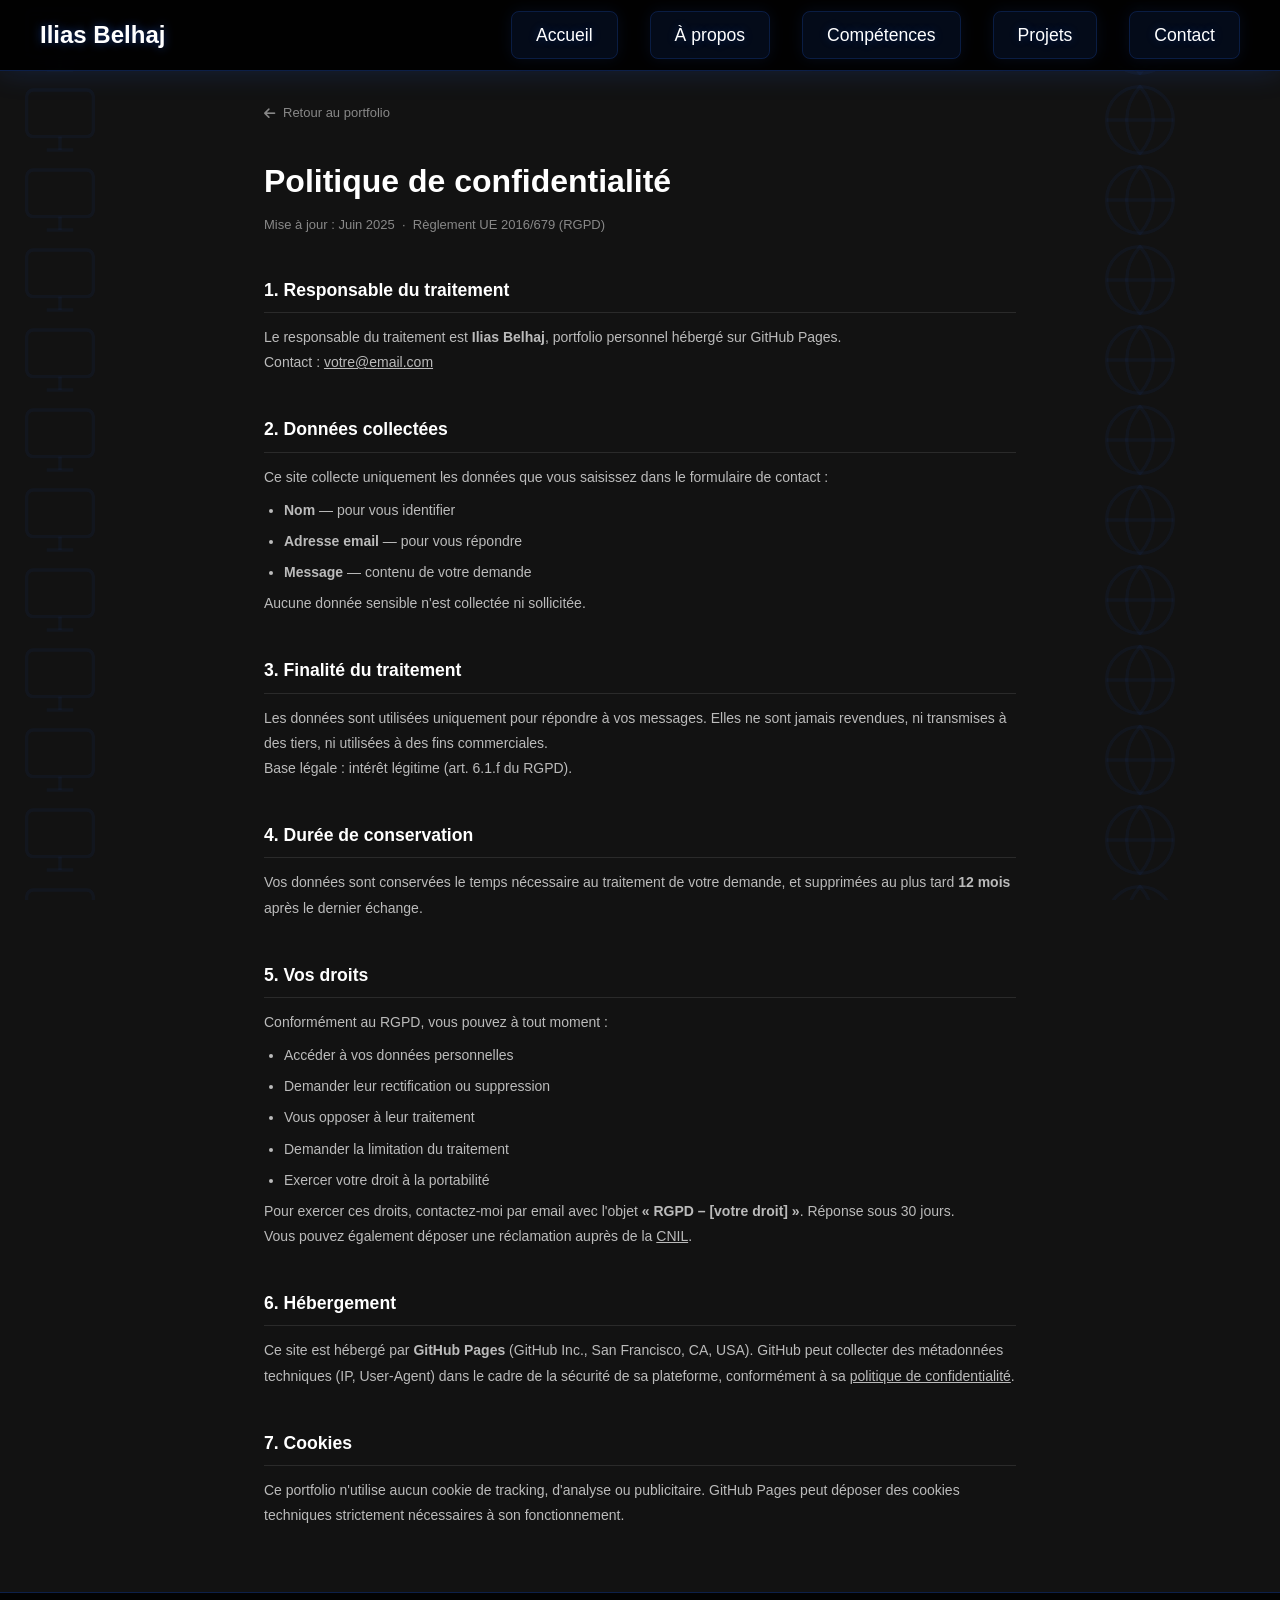
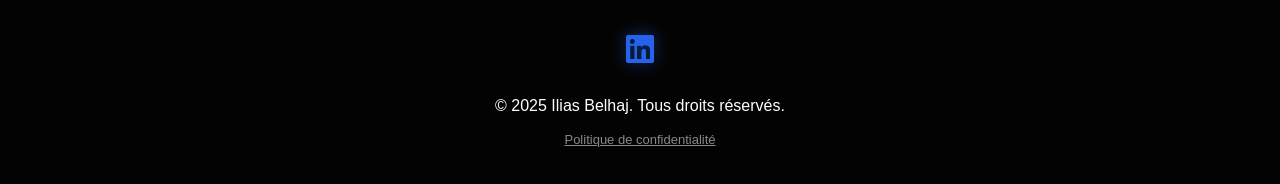
==== rgpd.html @ d89fa343 "Add RGPD privacy policy page" ====
<!DOCTYPE html>
<html lang="fr">
<head>
    <meta charset="UTF-8">
    <meta name="viewport" content="width=device-width, initial-scale=1.0">
    <title>Politique de confidentialité — Ilias Belhaj</title>
    <link rel="stylesheet" href="styles.css">
    <link rel="stylesheet" href="https://cdnjs.cloudflare.com/ajax/libs/font-awesome/6.0.0/css/all.min.css">
    <style>
        .rgpd-container {
            max-width: 800px;
            margin: 100px auto 60px;
            padding: 0 24px;
        }
        .rgpd-container h1 {
            font-size: 2rem;
            margin-bottom: 8px;
        }
        .rgpd-meta {
            font-size: 13px;
            color: #888;
            margin-bottom: 40px;
        }
        .rgpd-section {
            margin-bottom: 40px;
        }
        .rgpd-section h2 {
            font-size: 1.1rem;
            margin-bottom: 12px;
            padding-bottom: 8px;
            border-bottom: 1px solid rgba(255,255,255,0.1);
        }
        .rgpd-section p,
        .rgpd-section li {
            font-size: 14px;
            line-height: 1.8;
            color: #bbb;
        }
        .rgpd-section ul {
            padding-left: 20px;
            margin-top: 8px;
        }
        .rgpd-section ul li {
            margin-bottom: 6px;
        }
        .rgpd-back {
            display: inline-flex;
            align-items: center;
            gap: 8px;
            font-size: 13px;
            color: #888;
            text-decoration: none;
            margin-bottom: 32px;
            transition: color 0.2s;
        }
        .rgpd-back:hover { color: #fff; }
    </style>
</head>
<body>

    <nav class="navbar">
        <div class="nav-content">
            <div class="logo">Ilias Belhaj</div>
            <div class="hamburger">
                <span></span><span></span><span></span>
            </div>
            <ul class="nav-links">
                <li><a href="index.html#home">Accueil</a></li>
                <li><a href="index.html#about">À propos</a></li>
                <li><a href="index.html#skills">Compétences</a></li>
                <li><a href="index.html#projects">Projets</a></li>
                <li><a href="index.html#contact">Contact</a></li>
            </ul>
        </div>
    </nav>

    <div class="rgpd-container">

        <a href="index.html" class="rgpd-back">
            <i class="fas fa-arrow-left"></i> Retour au portfolio
        </a>

        <h1>Politique de confidentialité</h1>
        <p class="rgpd-meta">Mise à jour : Juin 2025 &nbsp;·&nbsp; Règlement UE 2016/679 (RGPD)</p>

        <div class="rgpd-section">
            <h2>1. Responsable du traitement</h2>
            <p>Le responsable du traitement est <strong>Ilias Belhaj</strong>, portfolio personnel hébergé sur GitHub Pages.<br>
            Contact : <a href="mailto:votre@email.com" style="color:inherit;">votre@email.com</a></p>
        </div>

        <div class="rgpd-section">
            <h2>2. Données collectées</h2>
            <p>Ce site collecte uniquement les données que vous saisissez dans le formulaire de contact :</p>
            <ul>
                <li><strong>Nom</strong> — pour vous identifier</li>
                <li><strong>Adresse email</strong> — pour vous répondre</li>
                <li><strong>Message</strong> — contenu de votre demande</li>
            </ul>
            <p>Aucune donnée sensible n'est collectée ni sollicitée.</p>
        </div>

        <div class="rgpd-section">
            <h2>3. Finalité du traitement</h2>
            <p>Les données sont utilisées uniquement pour répondre à vos messages. Elles ne sont jamais revendues, ni transmises à des tiers, ni utilisées à des fins commerciales.</p>
            <p>Base légale : intérêt légitime (art. 6.1.f du RGPD).</p>
        </div>

        <div class="rgpd-section">
            <h2>4. Durée de conservation</h2>
            <p>Vos données sont conservées le temps nécessaire au traitement de votre demande, et supprimées au plus tard <strong>12 mois</strong> après le dernier échange.</p>
        </div>

        <div class="rgpd-section">
            <h2>5. Vos droits</h2>
            <p>Conformément au RGPD, vous pouvez à tout moment :</p>
            <ul>
                <li>Accéder à vos données personnelles</li>
                <li>Demander leur rectification ou suppression</li>
                <li>Vous opposer à leur traitement</li>
                <li>Demander la limitation du traitement</li>
                <li>Exercer votre droit à la portabilité</li>
            </ul>
            <p>Pour exercer ces droits, contactez-moi par email avec l'objet <strong>« RGPD – [votre droit] »</strong>. Réponse sous 30 jours.<br>
            Vous pouvez également déposer une réclamation auprès de la <a href="https://www.cnil.fr/fr/plaintes" target="_blank" style="color:inherit; text-decoration:underline;">CNIL</a>.</p>
        </div>

        <div class="rgpd-section">
            <h2>6. Hébergement</h2>
            <p>Ce site est hébergé par <strong>GitHub Pages</strong> (GitHub Inc., San Francisco, CA, USA). GitHub peut collecter des métadonnées techniques (IP, User-Agent) dans le cadre de la sécurité de sa plateforme, conformément à sa <a href="https://docs.github.com/fr/site-policy/privacy-policies/github-general-privacy-statement" target="_blank" style="color:inherit; text-decoration:underline;">politique de confidentialité</a>.</p>
        </div>

        <div class="rgpd-section">
            <h2>7. Cookies</h2>
            <p>Ce portfolio n'utilise aucun cookie de tracking, d'analyse ou publicitaire. GitHub Pages peut déposer des cookies techniques strictement nécessaires à son fonctionnement.</p>
        </div>

    </div>

    <footer>
        <div class="social-links">
            <a href="https://www.linkedin.com/in/ilias-belhaj-435526210/" target="_blank"><i class="fab fa-linkedin"></i></a>
        </div>
        <p>&copy; 2025 Ilias Belhaj. Tous droits réservés.</p>
        <p style="margin-top:8px;"><a href="rgpd.html" style="color:#888; font-size:13px;">Politique de confidentialité</a></p>
    </footer>

    <script src="script.js"></script>
</body>
</html>
---- styles.css ----
/* Variables globales */
:root {
    --primary-color: #2563eb;
    --secondary-color: #1e40af;
    --text-color: #ffffff;
    --light-bg: #1a1a1a;
    --white: #ffffff;
    --dark-bg: #121212;
    --gray-bg: #2d2d2d;
}

/* Reset et styles de base */
* {
    margin: 0;
    padding: 0;
    box-sizing: border-box;
}

html {
    scroll-behavior: smooth;
}

body {
    font-family: 'Segoe UI', Tahoma, Geneva, Verdana, sans-serif;
    line-height: 1.6;
    color: var(--text-color);
    background-color: var(--dark-bg);
    position: relative;
}

body::before {
    content: '';
    position: fixed;
    top: 0;
    left: 0;
    width: 100%;
    height: 100%;
    background-image: 
        url("data:image/svg+xml,%3Csvg xmlns='http://www.w3.org/2000/svg' width='50' height='50' viewBox='0 0 24 24' fill='none' stroke='%232563eb' stroke-width='1' stroke-opacity='0.2'%3E%3Crect x='2' y='3' width='20' height='14' rx='2' ry='2'/%3E%3Cline x1='8' y1='21' x2='16' y2='21'/%3E%3Cline x1='12' y1='17' x2='12' y2='21'/%3E%3C/svg%3E"),
        url("data:image/svg+xml,%3Csvg xmlns='http://www.w3.org/2000/svg' width='50' height='50' viewBox='0 0 24 24' fill='none' stroke='%232563eb' stroke-width='1' stroke-opacity='0.2'%3E%3Ccircle cx='12' cy='12' r='10'/%3E%3Cpath d='M12 2a15.3 15.3 0 0 1 4 10 15.3 15.3 0 0 1-4 10 15.3 15.3 0 0 1-4-10 15.3 15.3 0 0 1 4-10z'/%3E%3Cpath d='M2 12h20'/%3E%3C/svg%3E");
    background-size: 80px 80px;
    background-position: 
        20px 0,  /* Position des ordinateurs à gauche */
        calc(100% - 100px) 0;  /* Position des ballons à droite */
    background-repeat: repeat-y;
    opacity: 0.3;
    z-index: -1;
    pointer-events: none;
}

@keyframes backgroundFloat {
    0% {
        background-position: 0 0, 50px 50px;
    }
    100% {
        background-position: 100px 100px, 150px 150px;
    }
}

/* Suppression de l'overlay noir */
body::after {
    display: none;
}

/* Section Hero */
.hero {
    height: 100vh;
    display: flex;
    align-items: center;
    justify-content: center;
    text-align: center;
    background-color: transparent;
    color: var(--white);
    padding: 0 1rem;
    position: relative;
    background: linear-gradient(180deg, rgba(37, 99, 235, 0.2) 0%, rgba(18, 18, 18, 0) 100%);
}

.hero::before {
    content: '';
    position: absolute;
    top: 0;
    left: 0;
    width: 100%;
    height: 100%;
    background: radial-gradient(circle at center, rgba(37, 99, 235, 0.15) 0%, rgba(18, 18, 18, 0) 70%);
    z-index: 1;
}

.hero-content {
    position: relative;
    z-index: 2;
    max-width: 800px;
    background-color: rgba(0, 0, 0, 0.7);
    padding: 3rem;
    border-radius: 15px;
    backdrop-filter: blur(10px);
    box-shadow: 0 0 50px rgba(37, 99, 235, 0.3);
    border: 2px solid var(--primary-color);
    width: 600px;
    height: auto;
    display: flex;
    flex-direction: column;
    justify-content: center;
    align-items: center;
    animation: slide 8s ease-in-out infinite;
    background: linear-gradient(135deg, rgba(37, 99, 235, 0.1) 0%, rgba(0, 0, 0, 0.8) 100%);
}

.hero-content h1 {
    font-size: 3.5rem;
    margin-bottom: 1.5rem;
    text-shadow: 0 0 20px rgba(37, 99, 235, 0.5);
    font-weight: bold;
    color: var(--white);
    background-color: rgba(0, 0, 0, 0.6);
    padding: 1rem 2rem;
    border-radius: 10px;
    position: relative;
    z-index: 2;
    border: 1px solid rgba(37, 99, 235, 0.3);
}

.hero-content p {
    font-size: 1.8rem;
    text-shadow: 0 0 15px rgba(37, 99, 235, 0.4);
    font-weight: 500;
    color: var(--white);
    background-color: rgba(0, 0, 0, 0.6);
    padding: 0.8rem 2rem;
    border-radius: 10px;
    position: relative;
    z-index: 2;
    border: 1px solid rgba(37, 99, 235, 0.3);
    margin-bottom: 1rem;
}

@keyframes slide {
    0% {
        transform: translateX(-100px);
        box-shadow: 0 0 50px rgba(37, 99, 235, 0.3);
    }
    50% {
        transform: translateX(100px);
        box-shadow: 0 0 70px rgba(37, 99, 235, 0.5);
    }
    100% {
        transform: translateX(-100px);
        box-shadow: 0 0 50px rgba(37, 99, 235, 0.3);
    }
}

/* Navigation */
.navbar {
    position: fixed;
    top: 0;
    left: 0;
    width: 100%;
    padding: 1rem;
    z-index: 1000;
    background: rgba(0, 0, 0, 0.9);
    backdrop-filter: blur(10px);
    border-bottom: 1px solid rgba(37, 99, 235, 0.3);
    box-shadow: 0 0 30px rgba(37, 99, 235, 0.2);
}

.nav-content {
    display: flex;
    justify-content: space-between;
    align-items: center;
    max-width: 1200px;
    margin: 0 auto;
}

.logo {
    font-size: 1.5rem;
    font-weight: bold;
    color: var(--white);
    text-shadow: 0 0 10px rgba(37, 99, 235, 0.5);
}

.nav-links {
    display: flex;
    gap: 2rem;
    list-style: none;
}

.nav-links a {
    color: var(--white);
    text-decoration: none;
    font-size: 1.1rem;
    font-weight: 500;
    padding: 0.8rem 1.5rem;
    border-radius: 8px;
    transition: all 0.3s ease;
    background: rgba(37, 99, 235, 0.1);
    border: 1px solid rgba(37, 99, 235, 0.2);
    box-shadow: 0 0 15px rgba(37, 99, 235, 0.1);
    text-shadow: 0 0 10px rgba(37, 99, 235, 0.3);
}

.nav-links a:hover {
    background: rgba(37, 99, 235, 0.2);
    transform: translateY(-2px);
    box-shadow: 0 0 20px rgba(37, 99, 235, 0.4);
    border-color: rgba(37, 99, 235, 0.4);
    text-shadow: 0 0 15px rgba(37, 99, 235, 0.5);
}

.nav-links a.active {
    background: rgba(37, 99, 235, 0.3);
    border-color: var(--primary-color);
    box-shadow: 0 0 25px rgba(37, 99, 235, 0.5);
    text-shadow: 0 0 20px rgba(37, 99, 235, 0.6);
}

/* Menu hamburger pour mobile */
.hamburger {
    display: none;
    flex-direction: column;
    cursor: pointer;
    padding: 0.5rem;
    background: rgba(37, 99, 235, 0.1);
    border: 1px solid rgba(37, 99, 235, 0.2);
    border-radius: 8px;
}

.hamburger span {
    width: 25px;
    height: 3px;
    background: var(--white);
    margin: 3px 0;
    transition: 0.3s;
    border-radius: 2px;
}

.hamburger.active span:nth-child(1) {
    transform: rotate(-45deg) translate(-5px, 6px);
}

.hamburger.active span:nth-child(2) {
    opacity: 0;
}

.hamburger.active span:nth-child(3) {
    transform: rotate(45deg) translate(-5px, -6px);
}

/* Sections générales */
.section {
    padding: 5rem 2rem;
    max-width: 1200px;
    margin: 0 auto;
}

.section h2 {
    font-size: 2.5rem;
    margin-bottom: 3rem;
    text-align: center;
    color: var(--white);
    text-shadow: 0 0 20px rgba(37, 99, 235, 0.5);
    background: rgba(37, 99, 235, 0.1);
    padding: 1rem 2rem;
    border-radius: 10px;
    border: 1px solid rgba(37, 99, 235, 0.3);
}

/* Grille des compétences */
.skills-grid {
    display: grid;
    grid-template-columns: repeat(auto-fit, minmax(250px, 1fr));
    gap: 2rem;
    margin-top: 3rem;
}

.skill-card {
    background: rgba(37, 99, 235, 0.1);
    padding: 2rem;
    border-radius: 15px;
    text-align: center;
    border: 1px solid rgba(37, 99, 235, 0.3);
    box-shadow: 0 0 30px rgba(37, 99, 235, 0.2);
    transition: all 0.3s ease;
    backdrop-filter: blur(10px);
}

.adobe-logos {
    display: flex;
    justify-content: center;
    gap: 1rem;
    margin-bottom: 1rem;
    flex-wrap: wrap;
}

.adobe-logos i {
    font-size: 2rem;
    color: var(--primary-color);
    transition: all 0.3s ease;
}

.adobe-logos i:hover {
    transform: scale(1.2);
    text-shadow: 0 0 15px rgba(37, 99, 235, 0.8);
}

.skill-card:hover {
    transform: translateY(-10px);
    box-shadow: 0 0 50px rgba(37, 99, 235, 0.4);
}

.skill-card i:not(.adobe-logos i) {
    font-size: 3rem;
    color: var(--primary-color);
    margin-bottom: 1rem;
    text-shadow: 0 0 20px rgba(37, 99, 235, 0.5);
}

.skill-card h3 {
    font-size: 1.5rem;
    margin-bottom: 1rem;
    color: var(--white);
}

.skill-card p {
    color: #cccccc;
    line-height: 1.6;
}

/* Grille des projets */
.projects-grid {
    display: grid;
    grid-template-columns: repeat(auto-fit, minmax(300px, 1fr));
    gap: 2rem;
    margin-top: 3rem;
}

.project-card {
    background: rgba(37, 99, 235, 0.1);
    border-radius: 15px;
    overflow: hidden;
    border: 1px solid rgba(37, 99, 235, 0.3);
    box-shadow: 0 0 30px rgba(37, 99, 235, 0.2);
    transition: all 0.3s ease;
    backdrop-filter: blur(10px);
}

.project-gallery {
    display: grid;
    grid-template-columns: repeat(auto-fit, minmax(150px, 1fr));
    gap: 1rem;
    padding: 1rem;
}

.gallery-item {
    width: 100%;
    height: 150px;
    object-fit: cover;
    border-radius: 10px;
    cursor: pointer;
    transition: all 0.3s ease;
    border: 2px solid rgba(37, 99, 235, 0.2);
}

.gallery-item:hover {
    transform: scale(1.05);
    border-color: var(--primary-color);
    box-shadow: 0 0 20px rgba(37, 99, 235, 0.4);
}

.gallery-item::after {
    content: '👁️ Voir';
    position: absolute;
    top: 50%;
    left: 50%;
    transform: translate(-50%, -50%);
    background: rgba(0, 0, 0, 0.8);
    color: white;
    padding: 0.5rem 1rem;
    border-radius: 5px;
    font-size: 0.9rem;
    opacity: 0;
    transition: opacity 0.3s ease;
    pointer-events: none;
}

.gallery-item:hover::after {
    opacity: 1;
}

.project-icon {
    font-size: 2rem;
    color: var(--primary-color);
    margin-bottom: 1rem;
    text-shadow: 0 0 15px rgba(37, 99, 235, 0.5);
}

.project-card h3 {
    font-size: 1.5rem;
    margin: 1rem;
    color: var(--white);
}

.project-card p {
    margin: 0 1rem 1rem;
    color: #cccccc;
}

.project-details {
    padding: 1rem;
    background: rgba(0, 0, 0, 0.3);
}

.project-details p {
    margin-bottom: 1rem;
    color: #cccccc;
}

.project-link {
    display: inline-block;
    background: var(--primary-color);
    color: white;
    padding: 0.8rem 1.5rem;
    text-decoration: none;
    border-radius: 8px;
    transition: all 0.3s ease;
    font-weight: 500;
    box-shadow: 0 0 15px rgba(37, 99, 235, 0.3);
}

.project-link:hover {
    background: var(--secondary-color);
    transform: translateY(-2px);
    box-shadow: 0 0 25px rgba(37, 99, 235, 0.5);
}

.about {
    background: rgba(37, 99, 235, 0.05);
    border-radius: 15px;
    padding: 2rem;
    margin-top: 2rem;
    border: 1px solid rgba(37, 99, 235, 0.2);
}

.about-content {
    max-width: 800px;
    margin: 0 auto;
    background: rgba(0, 0, 0, 0.3);
    padding: 2rem;
    border-radius: 15px;
    backdrop-filter: blur(10px);
    border: 1px solid rgba(37, 99, 235, 0.2);
}

.about-text p {
    margin-bottom: 1.5rem;
    line-height: 1.8;
    color: #e0e0e0;
    font-size: 1.1rem;
}

.about-text p:last-child {
    margin-bottom: 0;
}

.contact {
    display: flex;
    flex-direction: column;
    align-items: center;
    justify-content: center;
    text-align: center;
}

.contact-content {
    max-width: 600px;
    margin: 0 auto;
    display: flex;
    flex-direction: column;
    align-items: center;
}

#contact-form {
    display: flex;
    flex-direction: column;
    gap: 1.5rem;
    background: rgba(37, 99, 235, 0.1);
    padding: 2rem;
    border-radius: 15px;
    border: 1px solid rgba(37, 99, 235, 0.3);
    backdrop-filter: blur(10px);
    align-items: center;
    width: 100%;
}

#contact-form input,
#contact-form textarea {
    width: 100%;
    max-width: 400px;
    padding: 1rem;
    border: 1px solid rgba(37, 99, 235, 0.3);
    border-radius: 8px;
    background: rgba(0, 0, 0, 0.5);
    color: var(--white);
    font-size: 1rem;
}

#contact-form input::placeholder,
#contact-form textarea::placeholder {
    color: #cccccc;
}

#contact-form button {
    align-self: center;
    background: var(--primary-color);
    color: white;
    padding: 1rem 2rem;
    border: none;
    border-radius: 8px;
    font-size: 1.1rem;
    font-weight: 500;
    cursor: pointer;
    transition: all 0.3s ease;
    box-shadow: 0 0 20px rgba(37, 99, 235, 0.3);
}

#contact-form button:hover {
    background: var(--secondary-color);
    transform: translateY(-2px);
    box-shadow: 0 0 30px rgba(37, 99, 235, 0.5);
}

footer {
    background: rgba(0, 0, 0, 0.8);
    padding: 2rem;
    text-align: center;
    border-top: 1px solid rgba(37, 99, 235, 0.3);
    margin-top: 4rem;
}

.social-links {
    margin-bottom: 1rem;
}

.social-links a {
    display: inline-block;
    margin: 0 1rem;
    font-size: 2rem;
    color: var(--primary-color);
    transition: all 0.3s ease;
    text-shadow: 0 0 15px rgba(37, 99, 235, 0.5);
}

.social-links a:hover {
    transform: translateY(-5px);
    text-shadow: 0 0 25px rgba(37, 99, 235, 0.8);
    color: var(--white);
}

/* Responsive Design */
@media (min-width: 1200px) {
    .skills-grid {
        grid-template-columns: repeat(4, 1fr);
    }
}

@media (max-width: 768px) {
    /* Navigation mobile */
    .hamburger {
        display: flex;
    }
    
    .nav-links {
        position: fixed;
        top: 100%;
        left: 0;
        width: 100%;
        background: rgba(0, 0, 0, 0.95);
        flex-direction: column;
        padding: 2rem;
        transform: translateY(-100%);
        opacity: 0;
        visibility: hidden;
        transition: all 0.3s ease;
        border-top: 1px solid rgba(37, 99, 235, 0.3);
    }
    
    .nav-links.active {
        transform: translateY(0);
        opacity: 1;
        visibility: visible;
    }
    
    .nav-links li {
        margin: 1rem 0;
    }
    
    .nav-links a {
        display: block;
        width: 100%;
        text-align: center;
        font-size: 1.2rem;
        padding: 1rem;
    }
    
    /* Hero section */
    .hero-content {
        width: 90%;
        padding: 2rem 1rem;
        margin: 0 1rem;
    }
    
    .hero-content h1 {
        font-size: 2.5rem;
        padding: 0.8rem 1.5rem;
    }
    
    .hero-content p {
        font-size: 1.3rem;
        padding: 0.6rem 1.5rem;
    }
    
    /* Sections */
    .section {
        padding: 3rem 1rem;
    }
    
    .section h2 {
        font-size: 2rem;
        padding: 0.8rem 1.5rem;
    }
    
    /* Grilles */
    .skills-grid,
    .projects-grid {
        grid-template-columns: 1fr;
        gap: 1.5rem;
    }
    
    .project-gallery {
        grid-template-columns: 1fr;
    }
    
    .gallery-item {
        height: 200px;
    }
    
    /* About section */
    .about-content {
        padding: 1.5rem;
    }
    
    .about-text p {
        font-size: 1rem;
    }
    
    /* Contact form */
    #contact-form {
        padding: 1.5rem;
    }
    
    /* Footer */
    footer {
        padding: 1.5rem;
    }
    
    .social-links a {
        font-size: 1.8rem;
        margin: 0 0.5rem;
    }
}

@media (max-width: 480px) {
    /* Navigation */
    .navbar {
        padding: 0.8rem;
    }
    
    .logo {
        font-size: 1.3rem;
    }
    
    /* Hero section */
    .hero-content h1 {
        font-size: 2rem;
        padding: 0.6rem 1rem;
    }
    
    .hero-content p {
        font-size: 1.1rem;
        padding: 0.5rem 1rem;
    }
    
    /* Sections */
    .section {
        padding: 2rem 0.8rem;
    }
    
    .section h2 {
        font-size: 1.8rem;
        padding: 0.6rem 1rem;
    }
    
    /* Skill cards */
    .skill-card {
        padding: 1.5rem;
    }
    
    .skill-card i:not(.adobe-logos i) {
        font-size: 2.5rem;
    }
    
    .skill-card h3 {
        font-size: 1.3rem;
    }
    
    /* Project cards */
    .project-card h3 {
        font-size: 1.3rem;
        margin: 0.8rem;
    }
    
    .project-card p {
        margin: 0 0.8rem 0.8rem;
        font-size: 0.9rem;
    }
    
    /* About section */
    .about {
        padding: 1.5rem;
    }
    
    .about-content {
        padding: 1rem;
    }
    
    .about-text p {
        font-size: 0.95rem;
        line-height: 1.6;
    }
    
    /* Contact form */
    #contact-form {
        padding: 1rem;
    }
    
    #contact-form input,
    #contact-form textarea {
        padding: 0.8rem;
        font-size: 0.9rem;
    }
    
    #contact-form button {
        padding: 0.8rem 1.5rem;
        font-size: 1rem;
    }
    
    /* Footer */
    footer {
        padding: 1rem;
    }
    
    .social-links a {
        font-size: 1.5rem;
    }
}

/* Modales */
.modal {
    display: none;
    position: fixed;
    z-index: 2000;
    left: 0;
    top: 0;
    width: 100%;
    height: 100%;
    background-color: rgba(0, 0, 0, 0.9);
    backdrop-filter: blur(5px);
}

.modal-content {
    position: relative;
    margin: 2% auto;
    padding: 2rem;
    width: 90%;
    max-width: 1000px;
    max-height: 90vh;
    background: rgba(18, 18, 18, 0.95);
    border-radius: 15px;
    border: 2px solid var(--primary-color);
    box-shadow: 0 0 50px rgba(37, 99, 235, 0.5);
    backdrop-filter: blur(10px);
    overflow-y: auto;
    display: flex;
    flex-direction: column;
}

.modal-image {
    width: 100%;
    max-height: 70vh;
    object-fit: contain;
    border-radius: 10px;
    margin-bottom: 1.5rem;
    border: 1px solid rgba(37, 99, 235, 0.3);
    background: rgba(0, 0, 0, 0.3);
}

.modal-details {
    color: var(--white);
    flex-shrink: 0;
}

.modal-details h3 {
    font-size: 1.8rem;
    margin-bottom: 1rem;
    color: var(--primary-color);
    text-shadow: 0 0 15px rgba(37, 99, 235, 0.5);
}

.modal-details p {
    line-height: 1.6;
    margin-bottom: 1rem;
    color: #e0e0e0;
}

.close-modal {
    position: absolute;
    top: 1rem;
    right: 1.5rem;
    font-size: 2rem;
    font-weight: bold;
    color: var(--white);
    cursor: pointer;
    transition: all 0.3s ease;
    background: rgba(37, 99, 235, 0.2);
    width: 40px;
    height: 40px;
    display: flex;
    align-items: center;
    justify-content: center;
    border-radius: 50%;
    border: 1px solid rgba(37, 99, 235, 0.3);
    z-index: 10;
}

.close-modal:hover {
    background: rgba(37, 99, 235, 0.4);
    transform: scale(1.1);
    box-shadow: 0 0 20px rgba(37, 99, 235, 0.5);
}

/* Responsive pour les modales */
@media (max-width: 768px) {
    .modal-content {
        margin: 5% auto;
        padding: 1.5rem;
        width: 95%;
        max-height: 85vh;
    }
    
    .modal-image {
        max-height: 60vh;
    }
    
    .modal-details h3 {
        font-size: 1.5rem;
    }
    
    .modal-details p {
        font-size: 0.95rem;
    }
    
    .close-modal {
        top: 0.5rem;
        right: 1rem;
        font-size: 1.5rem;
        width: 35px;
        height: 35px;
    }
}

@media (max-width: 480px) {
    .modal-content {
        margin: 10% auto;
        padding: 1rem;
        width: 98%;
        max-height: 80vh;
    }
    
    .modal-image {
        max-height: 50vh;
    }
    
    .modal-details h3 {
        font-size: 1.3rem;
    }
    
    .modal-details p {
        font-size: 0.9rem;
    }
    
    .close-modal {
        top: 0.3rem;
        right: 0.8rem;
        font-size: 1.3rem;
        width: 30px;
        height: 30px;
    }
}

/* Section Home */
#home {
    height: 100vh;
    display: flex;
    align-items: center;
    justify-content: center;
    text-align: center;
    background: linear-gradient(180deg, rgba(37, 99, 235, 0.2) 0%, rgba(18, 18, 18, 0) 100%);
    position: relative;
}

.welcome-content {
    max-width: 800px;
    background-color: rgba(0, 0, 0, 0.7);
    padding: 3rem;
    border-radius: 15px;
    backdrop-filter: blur(10px);
    box-shadow: 0 0 50px rgba(37, 99, 235, 0.3);
    border: 2px solid var(--primary-color);
    animation: slide 8s ease-in-out infinite;
    background: linear-gradient(135deg, rgba(37, 99, 235, 0.1) 0%, rgba(0, 0, 0, 0.8) 100%);
}

.welcome-content h1 {
    font-size: 3.5rem;
    margin-bottom: 1.5rem;
    text-shadow: 0 0 20px rgba(37, 99, 235, 0.5);
    font-weight: bold;
    color: var(--white);
    background-color: rgba(0, 0, 0, 0.6);
    padding: 1rem 2rem;
    border-radius: 10px;
    border: 1px solid rgba(37, 99, 235, 0.3);
}

.welcome-content p {
    font-size: 1.8rem;
    text-shadow: 0 0 15px rgba(37, 99, 235, 0.4);
    font-weight: 500;
    color: var(--white);
    background-color: rgba(0, 0, 0, 0.6);
    padding: 0.8rem 2rem;
    border-radius: 10px;
    border: 1px solid rgba(37, 99, 235, 0.3);
    margin-bottom: 1rem;
}

/* Responsive pour la section home */
@media (max-width: 768px) {
    .welcome-content {
        padding: 2rem 1.5rem;
        margin: 0 1rem;
    }
    
    .welcome-content h1 {
        font-size: 2.5rem;
        padding: 0.8rem 1.5rem;
    }
    
    .welcome-content p {
        font-size: 1.3rem;
        padding: 0.6rem 1.5rem;
    }
}

@media (max-width: 480px) {
    .welcome-content {
        padding: 1.5rem 1rem;
    }
    
    .welcome-content h1 {
        font-size: 2rem;
        padding: 0.6rem 1rem;
    }
    
    .welcome-content p {
        font-size: 1.1rem;
        padding: 0.5rem 1rem;
    }
}

/* Tags pour les projets */
.project-tags {
    display: flex;
    flex-wrap: wrap;
    gap: 0.5rem;
    margin: 1rem;
}

.project-tags span {
    background: rgba(37, 99, 235, 0.2);
    color: var(--primary-color);
    padding: 0.3rem 0.8rem;
    border-radius: 15px;
    font-size: 0.8rem;
    border: 1px solid rgba(37, 99, 235, 0.3);
}

@media (max-width: 480px) {
    .project-tags {
        margin: 0.8rem;
    }
    
    .project-tags span {
        font-size: 0.7rem;
        padding: 0.2rem 0.6rem;
    }
}
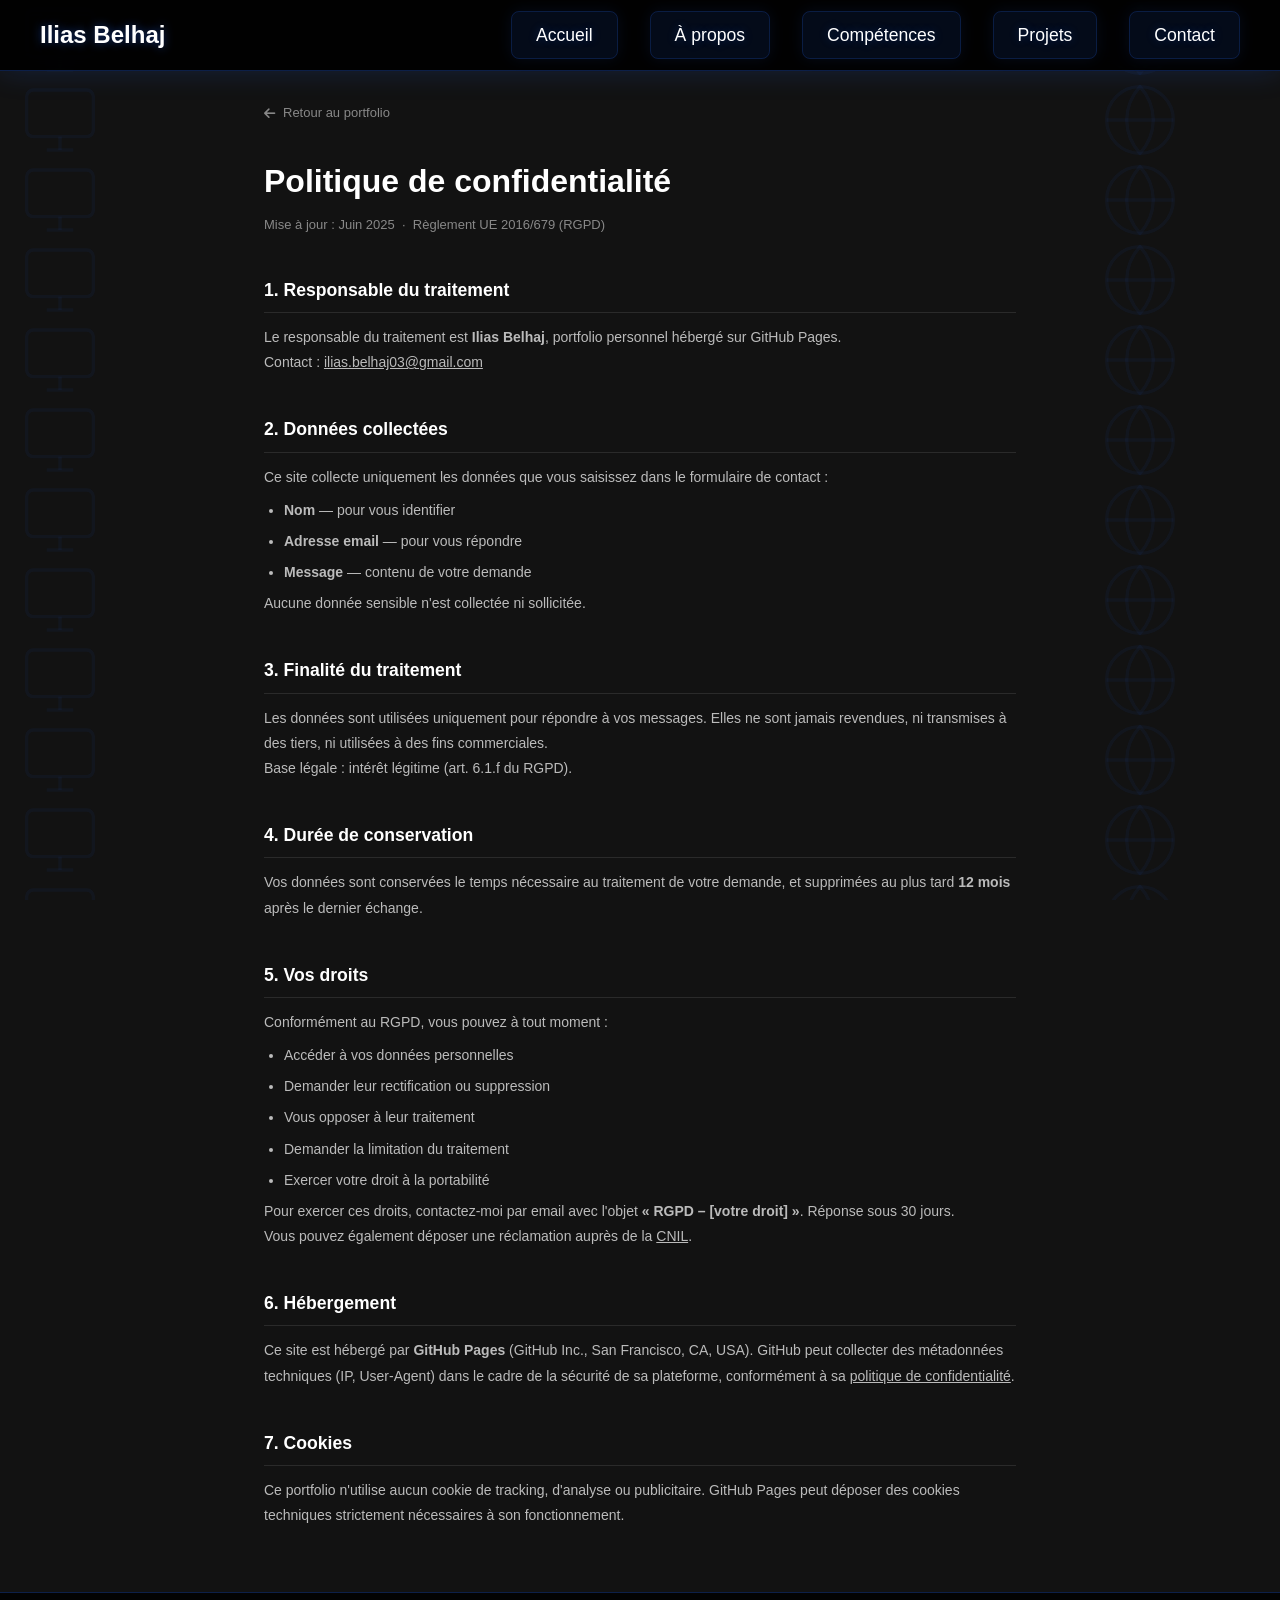
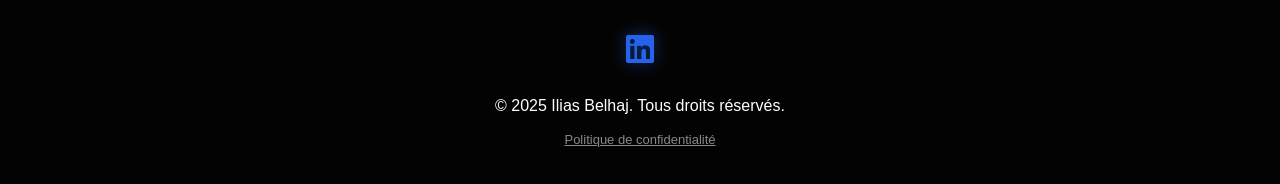
==== commit b93f8e7f: "Update contact email in rgpd.html" ====
--- a/rgpd.html
+++ b/rgpd.html
@@ -86,7 +86,7 @@
         <div class="rgpd-section">
             <h2>1. Responsable du traitement</h2>
             <p>Le responsable du traitement est <strong>Ilias Belhaj</strong>, portfolio personnel hébergé sur GitHub Pages.<br>
-            Contact : <a href="mailto:votre@email.com" style="color:inherit;">votre@email.com</a></p>
+            Contact : <a href="mailto:ilias.belhaj03@gmail.com" style="color:inherit;">ilias.belhaj03@gmail.com</a></p>
         </div>
 
         <div class="rgpd-section">
